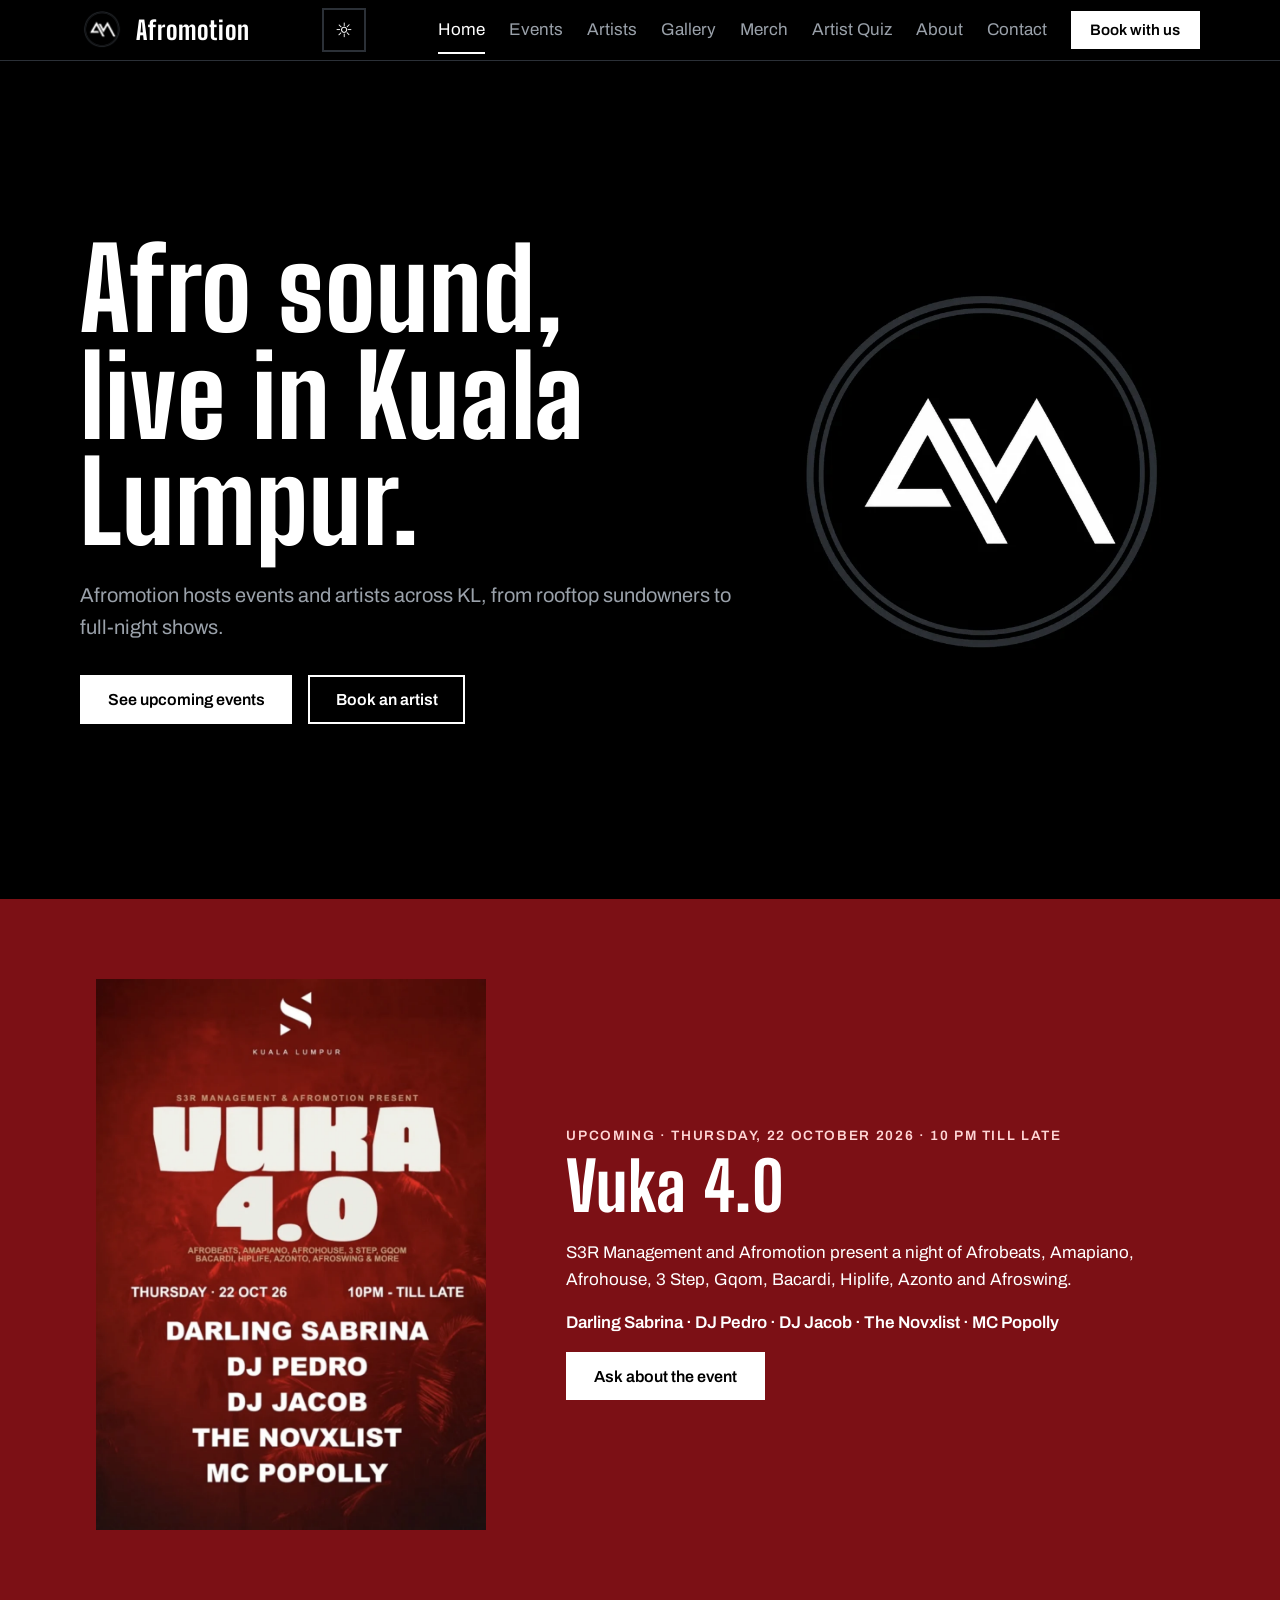
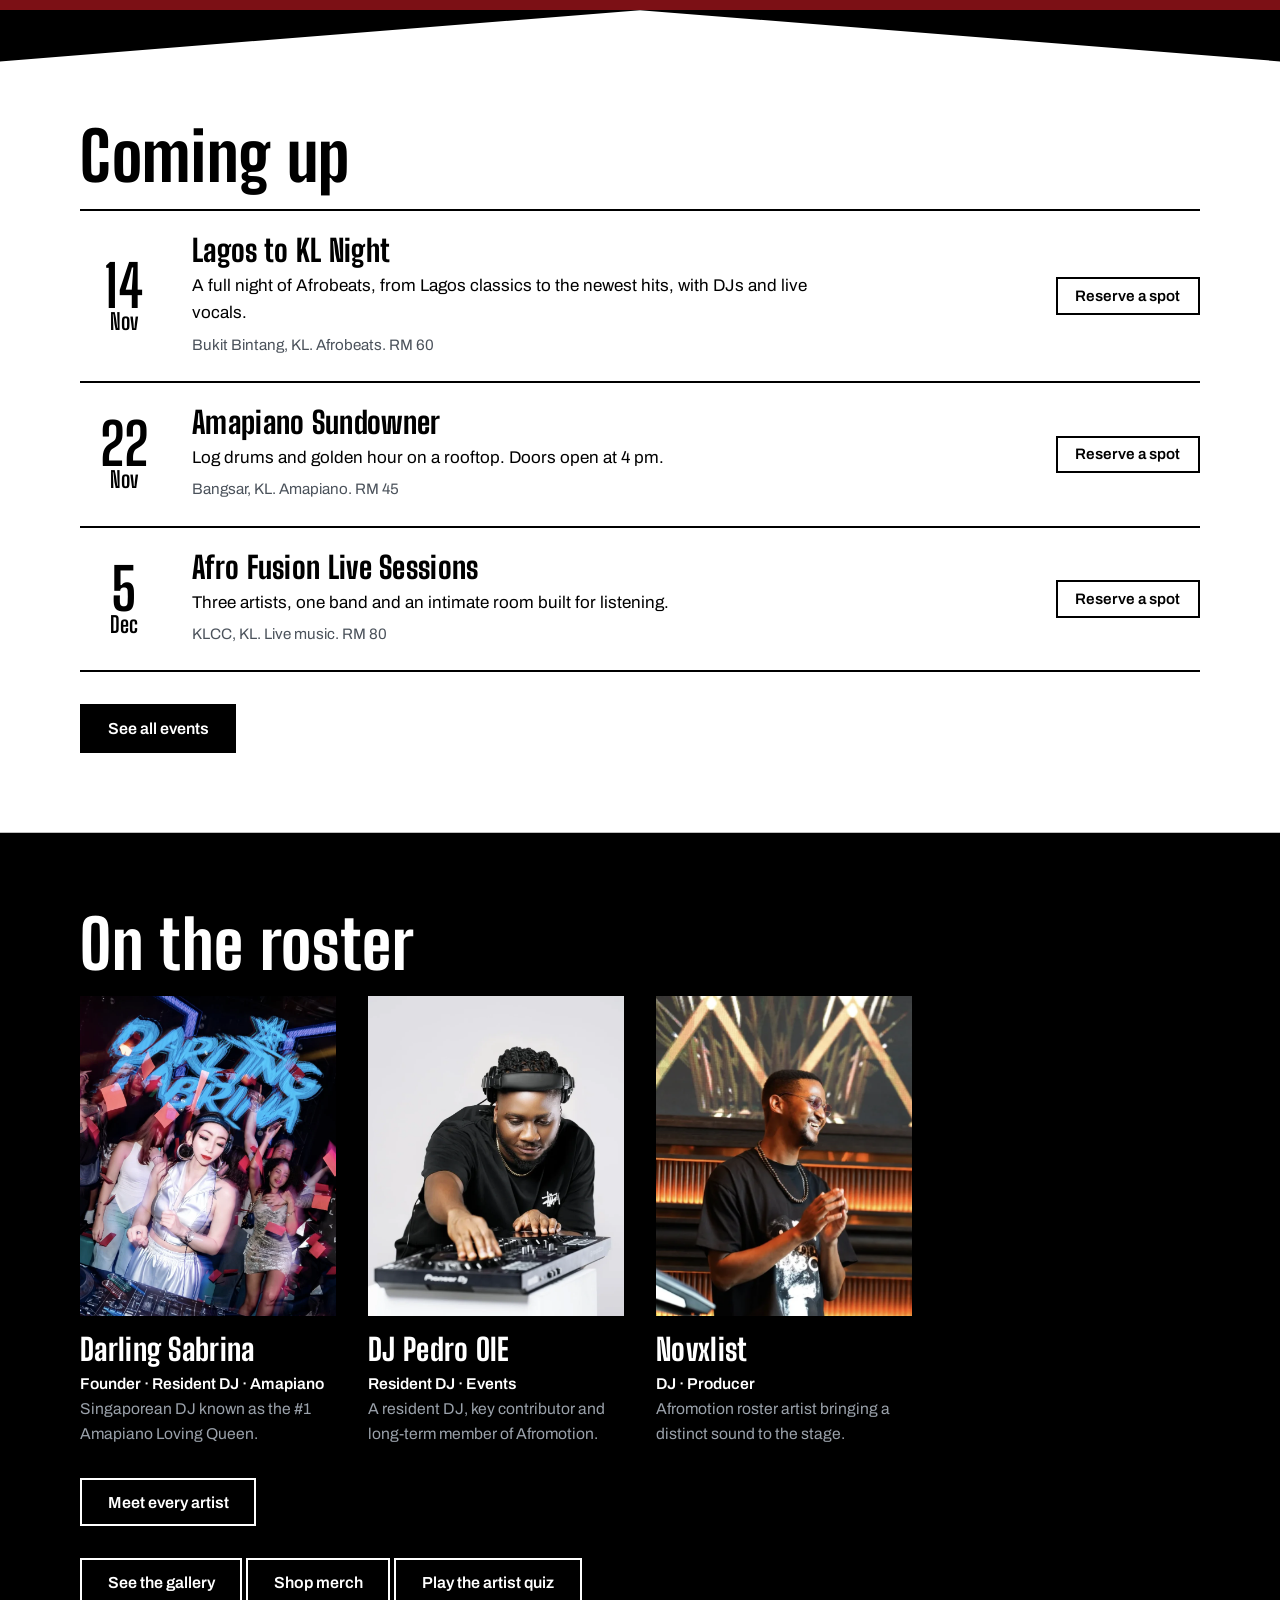
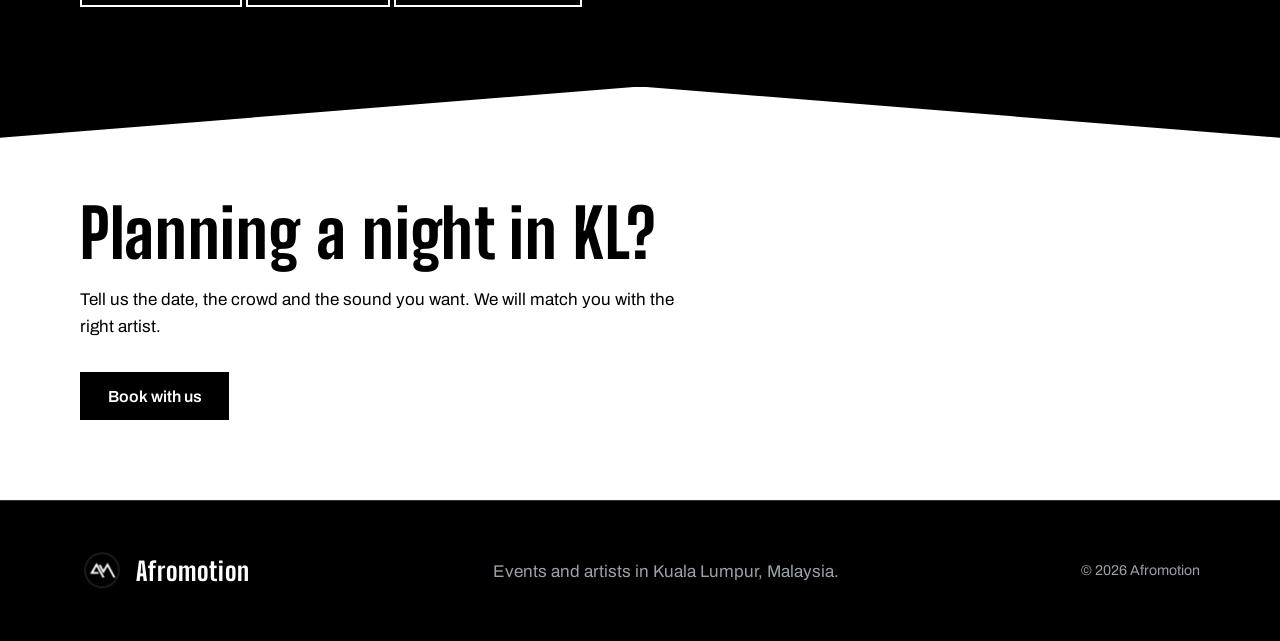
==== afromotion/index.html @ 77cca978 "Add artist profiles and interactive quiz Co-authored-by: Copilot <223556219+Copilot@users.noreply.gi" ====
<!doctype html><html lang="en"><head><meta charset="utf-8"><meta name="viewport" content="width=device-width,initial-scale=1"><title>Afromotion | Afro sound, live in Kuala Lumpur</title><script>document.documentElement.dataset.theme=localStorage.getItem("afromotion-theme")==="light"?"light":"dark"</script><link rel="icon" href="assets/favicon.webp" type="image/webp"><link rel="preconnect" href="https://fonts.googleapis.com"><link href="https://fonts.googleapis.com/css2?family=Archivo:wght@400;600&family=Big+Shoulders+Display:wght@800&display=swap" rel="stylesheet"><link rel="stylesheet" href="css/style.css?v=6"><script src="js/main.js?v=7" defer></script></head><body data-page="index"><header id="top"></header><main>
<div class="wrap hero">
  <div>
    <h1>Afro sound, live in Kuala Lumpur.</h1>
    <p>Afromotion hosts events and artists across KL, from rooftop sundowners to full-night shows.</p>
    <div class="acts"><a class="btn" href="events.html">See upcoming events</a><a class="btn ghost" href="contact.html">Book an artist</a></div>
  </div>
  <img src="assets/logo.webp" alt="Afromotion circular logo" width="720" height="720" fetchpriority="high">
</div>
<section class="event-feature" aria-labelledby="featured-event-title"><div class="wrap">
  <img src="assets/gallery-vuka-poster.webp" alt="Vuka 4.0 event poster for Thursday, 22 October 2026" width="900" height="1272" fetchpriority="high">
  <div>
    <p class="eyebrow">Upcoming · Thursday, 22 October 2026 · 10 PM till late</p>
    <h2 id="featured-event-title">Vuka 4.0</h2>
    <p>S3R Management and Afromotion present a night of Afrobeats, Amapiano, Afrohouse, 3 Step, Gqom, Bacardi, Hiplife, Azonto and Afroswing.</p>
    <p class="lineup">Darling Sabrina · DJ Pedro · DJ Jacob · The Novxlist · MC Popolly</p>
    <p><a class="btn" href="contact.html?e=Vuka%204.0">Ask about the event</a></p>
  </div>
</div></section>
<section class="light"><div class="wrap">
  <h2>Coming up</h2>
  <div id="next"></div>
  <p class="more"><a class="btn" href="events.html">See all events</a></p>
</div></section>
<section class="dark"><div class="wrap">
  <h2>On the roster</h2>
  <div class="grid" id="feat"></div>
  <p class="more"><a class="btn ghost" href="artists.html">Meet every artist</a></p>
  <p class="more"><a class="btn ghost" href="gallery.html">See the gallery</a> <a class="btn ghost" href="merch.html">Shop merch</a> <a class="btn ghost" href="quiz.html">Play the artist quiz</a></p>
</div></section>
<section class="light"><div class="wrap">
  <h2>Planning a night in KL?</h2>
  <p>Tell us the date, the crowd and the sound you want. We will match you with the right artist.</p>
  <p class="more"><a class="btn" href="contact.html">Book with us</a></p>
</div></section>
</main><footer id="foot"></footer></body></html>
---- afromotion/css/style.css ----
:root{color-scheme:dark;--ink:#000;--paper:#fff;--ring:#2b3037;--mute:#9aa1aa;--mist:#eceef0;--section-muted:#4b525b;--btn-hover:var(--paper);--d:'Big Shoulders Display',Impact,sans-serif;--b:'Archivo',system-ui,sans-serif}
:root[data-theme="light"]{color-scheme:light;--ink:#f4f1eb;--paper:#171717;--ring:#d6d0c7;--mute:#625f59;--mist:#e8e3dc;--section-muted:#aaa59c;--btn-hover:var(--ink)}
*{box-sizing:border-box;margin:0}
body{background:var(--ink);color:var(--paper);font:400 1.0625rem/1.6 var(--b)}
img{max-width:100%;display:block}
a{color:inherit}
:focus-visible{outline:3px solid currentColor;outline-offset:3px}
.wrap{width:min(1120px,100% - 2.5rem);margin-inline:auto}
h1,h2,h3{font-family:var(--d);font-weight:800;line-height:.95;letter-spacing:.01em}
h1{font-size:clamp(3.2rem,9vw,7rem)}
h2{font-size:clamp(2.4rem,6vw,4.2rem);margin-bottom:1.25rem}
h3{font-size:1.9rem;line-height:1;margin-bottom:.4rem}
p{max-width:62ch}
header{position:sticky;top:0;z-index:9;background:var(--ink);border-bottom:1px solid var(--ring)}
.bar{display:flex;align-items:center;justify-content:space-between;gap:1rem;padding-block:.5rem}
.brand{display:flex;align-items:center;gap:.75rem;text-decoration:none;font:800 1.6rem var(--d);letter-spacing:.04em}
.brand img{flex:none;width:44px;height:auto;aspect-ratio:1;object-fit:cover;border-radius:50%}
#nav{display:flex;align-items:center;gap:1.5rem}
#nav a:not(.btn){text-decoration:none;color:var(--mute);padding-block:.5rem}
#nav a:not(.btn):hover,#nav a[aria-current]{color:var(--paper)}
#nav a[aria-current]{box-shadow:0 2px 0 var(--paper)}
.menu{display:none}
.theme-toggle{width:2.75rem;height:2.75rem;display:grid;place-items:center;background:transparent;color:inherit;border:2px solid var(--ring);font:600 1.25rem var(--b);cursor:pointer}
.btn{display:inline-block;background:var(--paper);color:var(--ink);font:600 1rem var(--b);text-decoration:none;padding:.85rem 1.6rem;border:2px solid var(--paper);cursor:pointer}
.btn:hover{background:transparent;color:var(--btn-hover)}
.btn.ghost{background:transparent;color:inherit;border-color:currentColor}
.btn.ghost:hover{color:var(--paper)}
.dark .btn.ghost:hover{background:var(--paper);color:var(--ink)}
.light .btn{background:var(--ink);color:var(--paper);border-color:var(--ink)}
.light .btn:hover{background:transparent;color:var(--ink)}
.light .btn.ghost{background:transparent;color:var(--ink)}
.light .btn.ghost:hover{background:var(--ink);color:var(--paper)}
.btn.sm{padding:.55rem 1.1rem;font-size:.95rem}
.hero{display:grid;grid-template-columns:1.2fr .8fr;align-items:center;gap:2rem;min-height:calc(100svh - 62px);padding-block:3rem}
.hero p{font-size:1.25rem;color:var(--mute);margin:1.5rem 0 2rem}
.acts{display:flex;gap:1rem;flex-wrap:wrap}
.hero img{width:min(100%,520px);height:auto;aspect-ratio:1;object-fit:cover;border-radius:50%;margin-inline:auto;animation:rise 1.2s cubic-bezier(.2,.7,.2,1) both}
@keyframes rise{from{opacity:0;transform:scale(.88) rotate(-6deg)}}
section{padding-block:5rem}
.head{padding-block:4rem 5rem}
.head p{color:var(--mute);font-size:1.2rem;margin-top:1.25rem}
.light{background:var(--paper);color:var(--ink);clip-path:polygon(0 4vw,50% 0,100% 4vw,100% 100%,0 100%);padding-top:calc(4vw + 4rem)}
.event-feature{background:#7c1015;color:#fff;padding-block:clamp(2.5rem,7vw,5rem)}
.event-feature .wrap{display:grid;grid-template-columns:minmax(0,.8fr) minmax(0,1.2fr);gap:clamp(2rem,5vw,4rem);align-items:center}
.event-feature img{width:min(100%,390px);height:auto;justify-self:center}
.event-feature .eyebrow{color:#ffd6d6}
.event-feature h2{margin-top:.5rem}
.event-feature p{margin-top:1rem}
.event-feature .lineup{font-weight:600}
.ev{display:grid;grid-template-columns:5.5rem 1fr auto;gap:1.5rem;align-items:center;padding-block:1.5rem;border-top:2px solid var(--ink)}
.ev:last-child{border-bottom:2px solid var(--ink)}
.date{font-family:var(--d);text-align:center;line-height:.9}
.date b{display:block;font-size:3.6rem}
.date span{font-size:1.4rem;font-weight:700}
.meta{font-size:.95rem;color:var(--section-muted);margin-top:.4rem}
.chips{display:flex;gap:.6rem;flex-wrap:wrap;margin-bottom:2rem}
.chip{font:inherit;background:none;color:var(--ink);border:2px solid var(--ink);padding:.4rem 1rem;cursor:pointer}
.chip[aria-pressed=true]{background:var(--ink);color:var(--paper)}
.more{margin-top:2rem}
.grid{display:grid;grid-template-columns:repeat(auto-fill,minmax(230px,1fr));gap:2.5rem 2rem}
.mono{aspect-ratio:1;border-radius:50%;border:8px double var(--ring);display:grid;place-items:center;font:800 4.5rem var(--d);margin-bottom:1.1rem}
.art p{color:var(--mute);font-size:.98rem}
.art .g{color:var(--paper);font-weight:600}
.art>img{width:100%;aspect-ratio:4/5;object-fit:cover;margin-bottom:1.1rem;background:var(--ring)}
.resident-note{margin-bottom:2rem;color:var(--mute)}
.founders{display:grid;grid-template-columns:minmax(0,1fr) minmax(0,1fr);gap:3rem;align-items:center}
.founders>img{width:100%;max-height:650px;object-fit:cover}
.profile-copy p+p{margin-top:1rem}
.contributors{display:grid;grid-template-columns:repeat(auto-fit,minmax(220px,1fr));gap:2rem;margin-top:2rem}
.contributors article{border-top:2px solid var(--ring);padding-top:1rem}
.gallery{display:grid;grid-template-columns:repeat(2,minmax(0,1fr));gap:1.5rem}
.gallery figure{position:relative;overflow:hidden;background:var(--ring)}
.gallery figure.poster{background:#240404}
.gallery img{width:100%;height:100%;aspect-ratio:4/3;object-fit:cover;transition:transform .3s ease}
.gallery figure.poster img{height:auto;aspect-ratio:900/1272;object-fit:contain}
.gallery figure:hover img{transform:scale(1.03)}
.gallery figure.guest{background:var(--ink)}
.gallery figure.guest img{aspect-ratio:4/5;object-fit:cover}
.gallery figcaption{position:absolute;inset:auto 0 0;padding:2.5rem 1rem 1rem;background:linear-gradient(transparent,rgba(0,0,0,.8));font-weight:600}
.merch-grid{display:grid;grid-template-columns:minmax(0,760px);justify-content:center;gap:2rem}
.merch-card{border:1px solid var(--ring);padding:1rem}
.merch-photos{display:grid;grid-template-columns:1fr 1fr;gap:.5rem;margin-bottom:1rem}
.merch-photos img{width:100%;height:auto;aspect-ratio:900/1135;object-fit:cover;background:var(--ring)}
.merch-card p{color:var(--mute)}
.merch-card .btn{margin-top:1rem}
.eyebrow{text-transform:uppercase;letter-spacing:.12em;font-size:.85rem;font-weight:600;color:var(--mute)}
.two{display:grid;grid-template-columns:1fr 1fr;gap:3rem}
.two h3{font-size:2.3rem}
.two p+h3{margin-top:2rem}
form{display:grid;gap:1.1rem}
label{display:grid;gap:.35rem;font-weight:600}
input,select,textarea{font:inherit;padding:.8rem;border:2px solid var(--ink);background:var(--paper);color:var(--ink);border-radius:0}
textarea{min-height:9rem}
.note{font-size:.9rem;color:var(--section-muted)}
.quiz-shell{max-width:760px;margin-inline:auto}
.quiz-progress{display:block;width:100%;height:.75rem;margin:1rem 0 2rem;accent-color:#a51c24}
.quiz-round{color:var(--mute);font-weight:600;text-transform:uppercase;letter-spacing:.1em}
.quiz-options{display:grid;gap:.75rem;margin:1.5rem 0;border:0}
.quiz-option{display:flex;grid-template-columns:auto 1fr;align-items:center;gap:.75rem;border:2px solid var(--ring);padding:.9rem 1rem;cursor:pointer}
.quiz-option:has(input:checked){border-color:currentColor;background:color-mix(in srgb,var(--paper) 10%,transparent)}
.quiz-option input{accent-color:#a51c24}
.quiz-feedback{min-height:2rem;margin-block:1rem}
.quiz-actions{display:flex;gap:1rem;flex-wrap:wrap}
.quiz-result{text-align:center}
.quiz-result strong{display:block;font:800 clamp(4rem,12vw,7rem)/1 var(--d)}
.merch-price{font:800 2rem/1 var(--d);margin-block:.75rem}
@media(max-width:1100px){
.menu{display:block;background:none;color:inherit;border:2px solid var(--ring);padding:.4rem .9rem;font:inherit;cursor:pointer}
#nav{display:none;position:absolute;left:0;right:0;top:100%;background:var(--ink);flex-direction:column;align-items:flex-start;padding:1rem 1.25rem 1.5rem;border-bottom:1px solid var(--ring)}
#nav.open{display:flex}
}
footer{border-top:1px solid var(--ring);padding-block:3rem;color:var(--mute)}
footer .wrap{display:flex;justify-content:space-between;gap:1.5rem 2.5rem;flex-wrap:wrap;align-items:center}
footer .brand{color:var(--paper)}
footer nav{display:flex;gap:1.25rem;flex-wrap:wrap}
footer nav a{text-decoration:none}
footer nav a:hover{color:var(--paper)}
@media(max-width:800px){
.hero,.two,.founders{grid-template-columns:1fr}
.hero{min-height:0}
.hero img{width:min(70%,320px);order:-1}
.event-feature .wrap{grid-template-columns:1fr}
.event-feature img{width:min(75%,320px)}
.gallery{grid-template-columns:1fr}
.ev{grid-template-columns:4rem 1fr;gap:1rem}
.ev .btn{grid-column:2;justify-self:start}
.menu{display:block;background:none;color:inherit;border:2px solid var(--ring);padding:.4rem .9rem;font:inherit;cursor:pointer}
.bar{gap:.5rem}
.brand{gap:.4rem;font-size:1.3rem}
.brand img{width:36px;height:auto}
.theme-toggle{flex:none;width:2.5rem;height:2.5rem}
.menu{padding:.35rem .6rem}
#nav{display:none;position:absolute;left:0;right:0;top:100%;background:var(--ink);flex-direction:column;align-items:flex-start;padding:1rem 1.25rem 1.5rem;border-bottom:1px solid var(--ring)}
#nav.open{display:flex}
}
@media(max-width:520px){
.merch-photos{grid-template-columns:1fr;gap:1rem}
.merch-photos img{width:min(100%,360px);justify-self:center}
}
@media(prefers-reduced-motion:reduce){*{animation:none!important}}
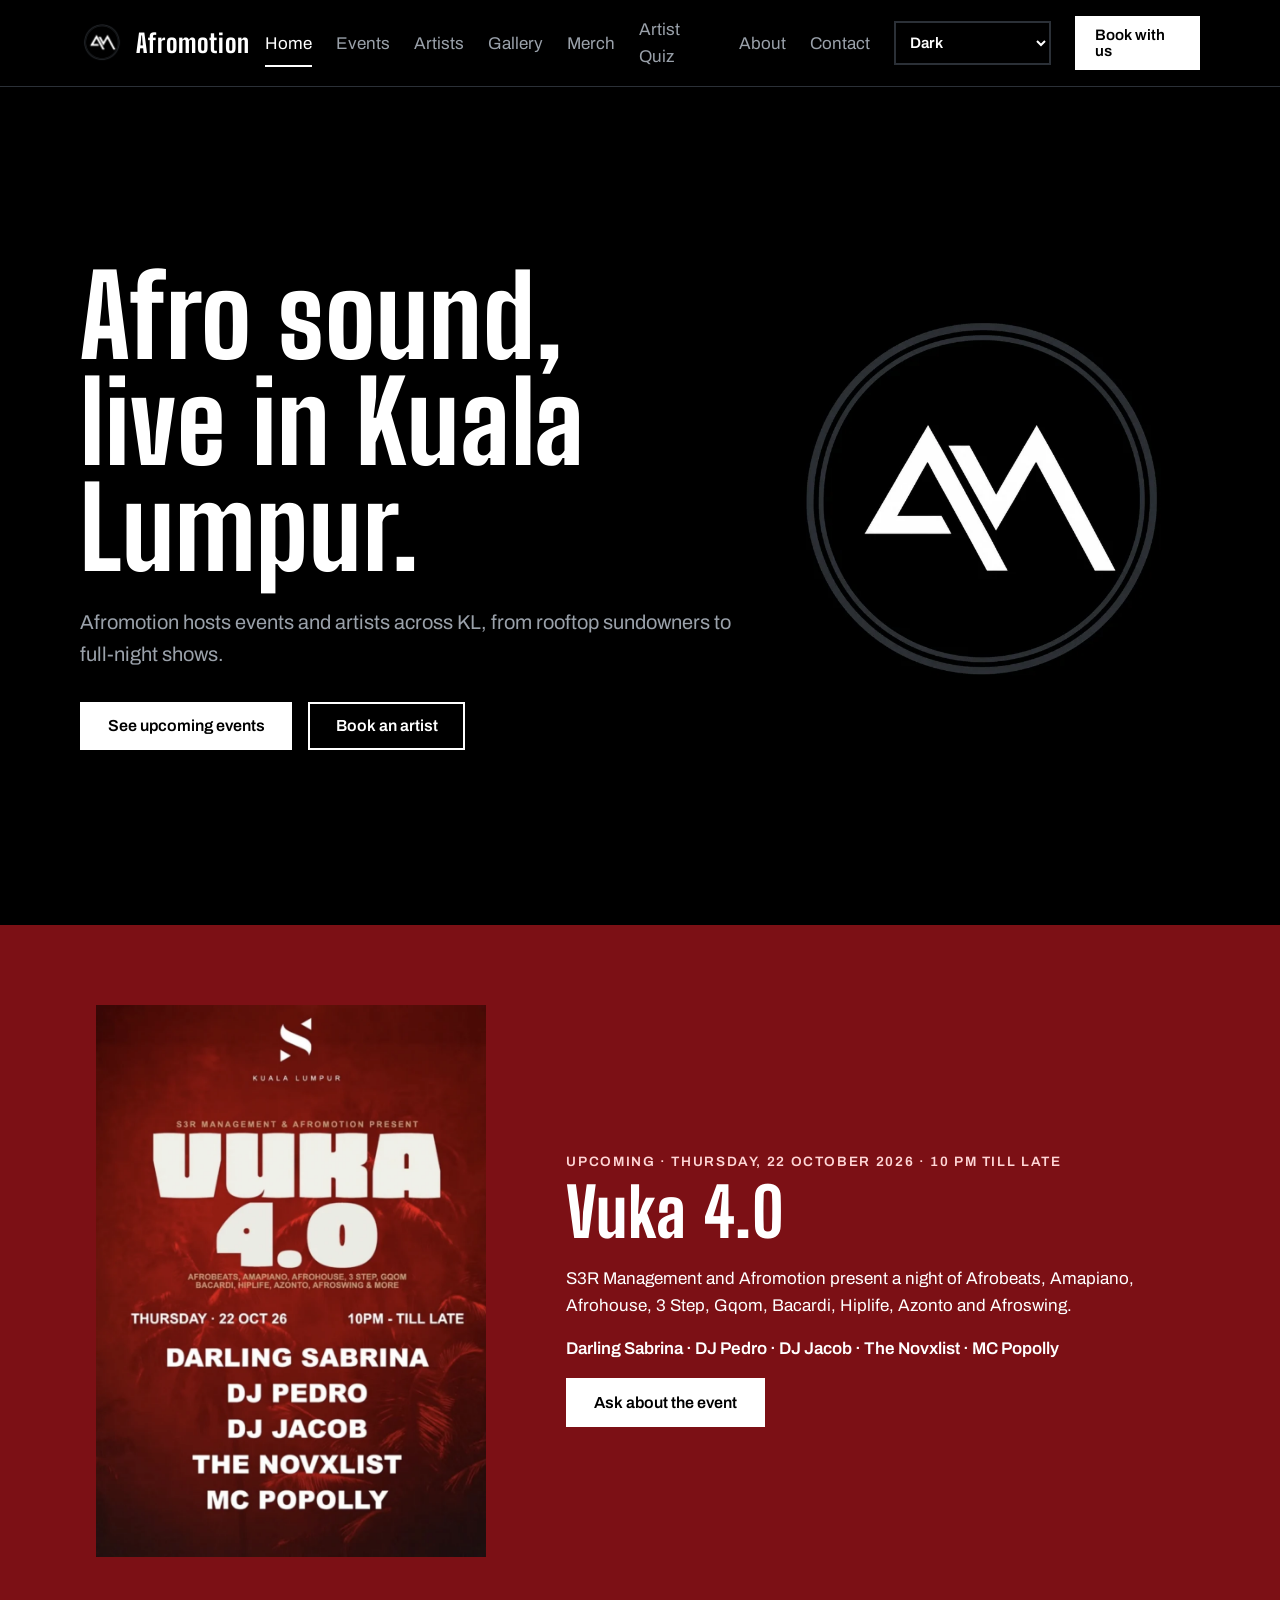
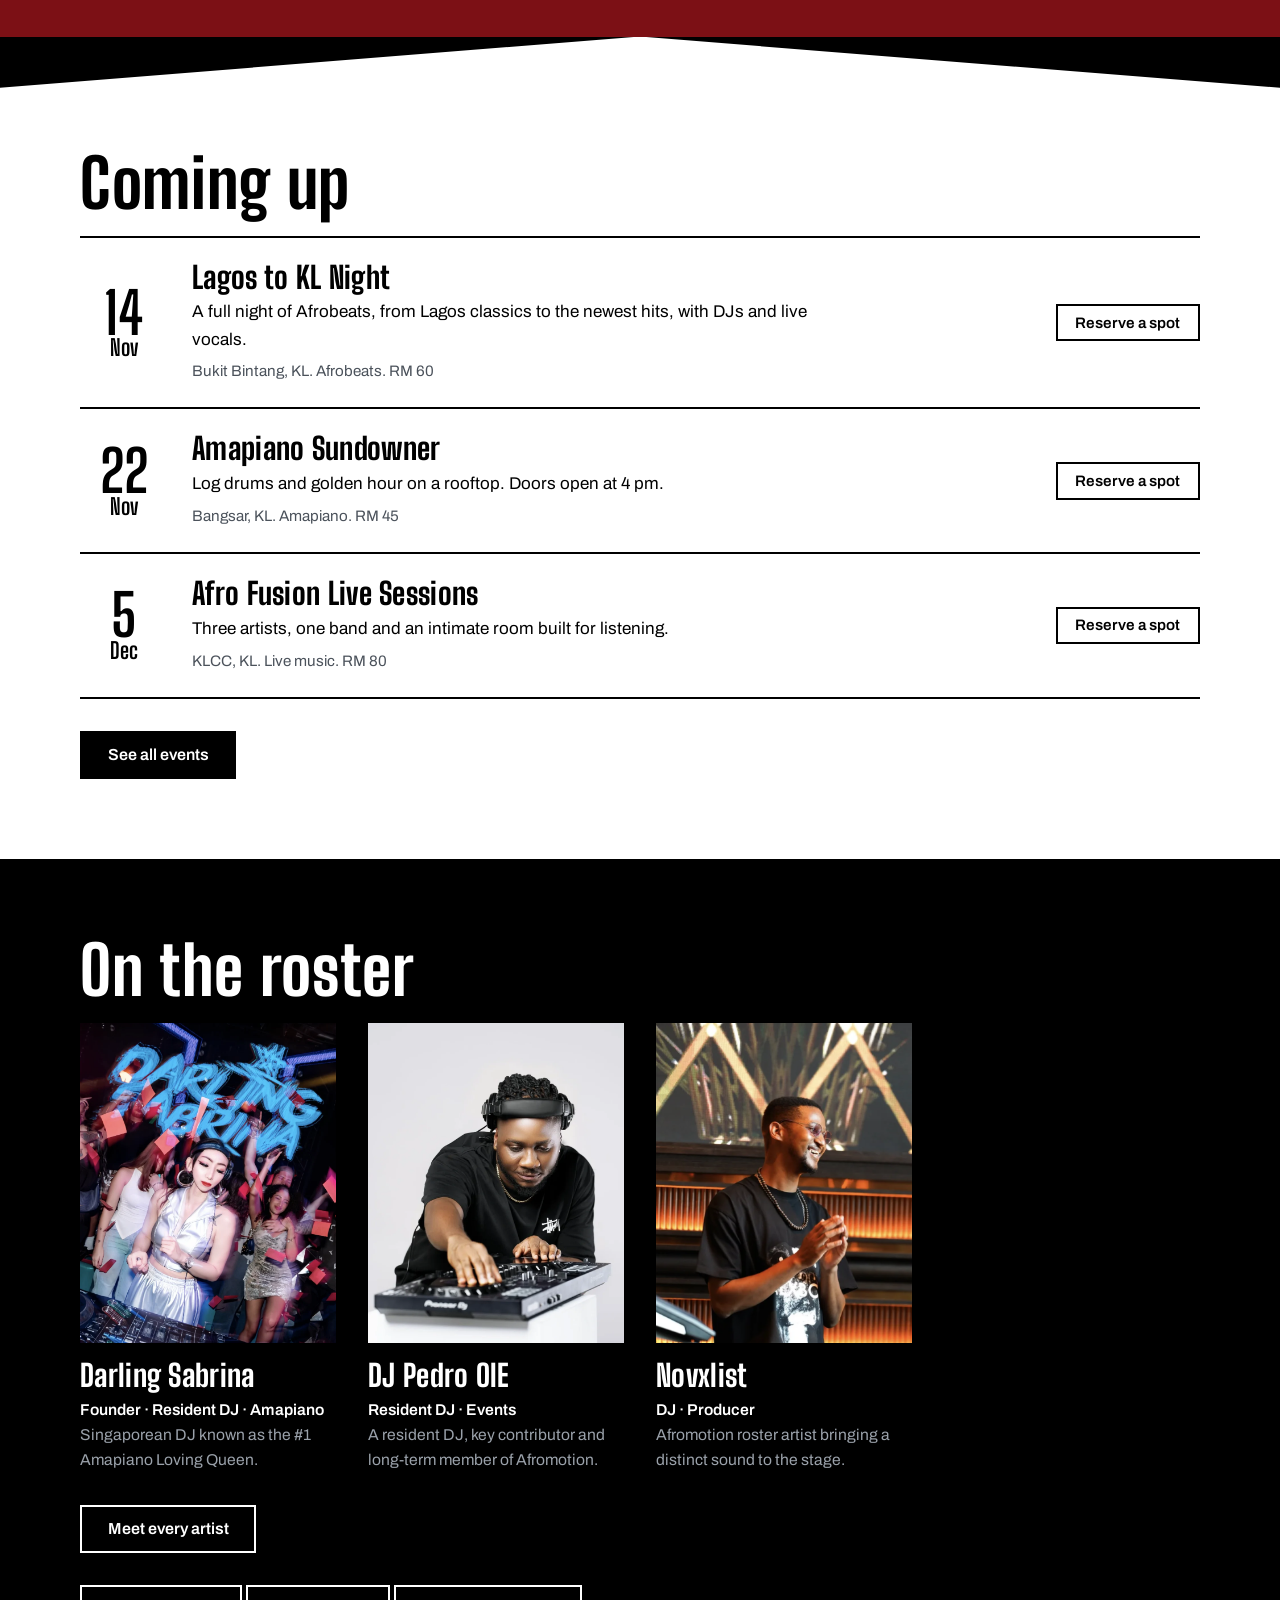
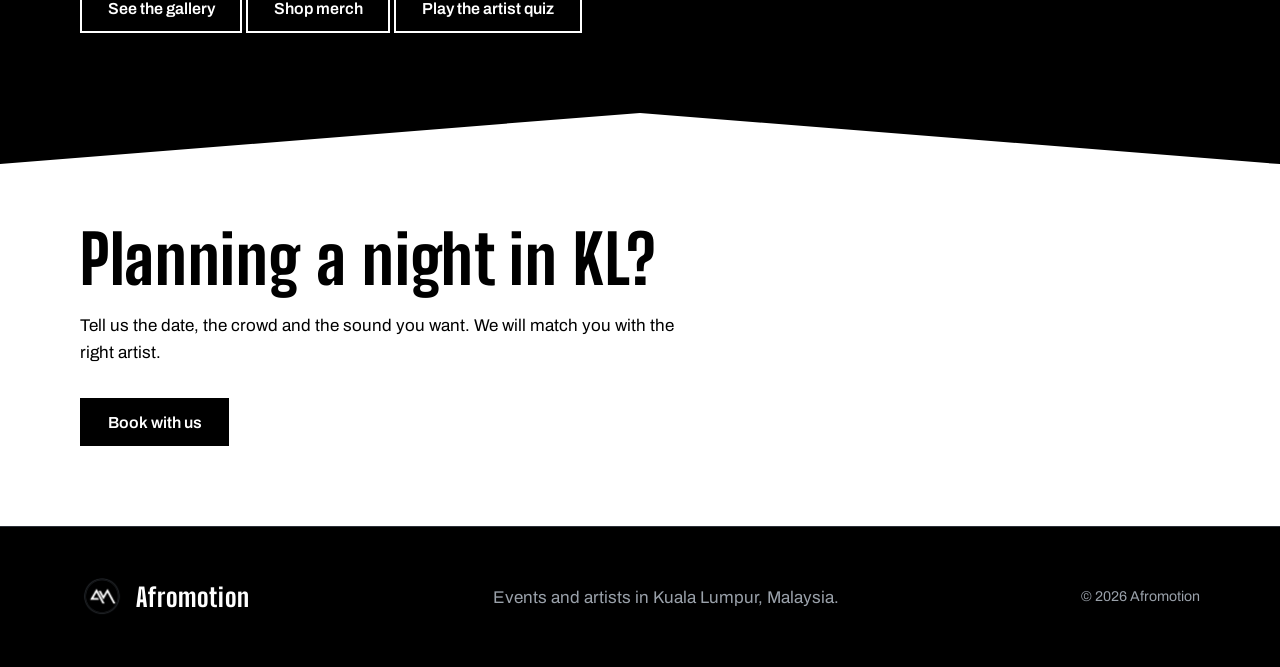
==== commit b93b2bf6: "Add ocean and sunset theme options Co-authored-by: Copilot <223556219+Copilot@users.noreply.github.c" ====
--- a/afromotion/index.html
+++ b/afromotion/index.html
@@ -1,4 +1,4 @@
-<!doctype html><html lang="en"><head><meta charset="utf-8"><meta name="viewport" content="width=device-width,initial-scale=1"><title>Afromotion | Afro sound, live in Kuala Lumpur</title><script>document.documentElement.dataset.theme=localStorage.getItem("afromotion-theme")==="light"?"light":"dark"</script><link rel="icon" href="assets/favicon.webp" type="image/webp"><link rel="preconnect" href="https://fonts.googleapis.com"><link href="https://fonts.googleapis.com/css2?family=Archivo:wght@400;600&family=Big+Shoulders+Display:wght@800&display=swap" rel="stylesheet"><link rel="stylesheet" href="css/style.css?v=6"><script src="js/main.js?v=7" defer></script></head><body data-page="index"><header id="top"></header><main>
+<!doctype html><html lang="en"><head><meta charset="utf-8"><meta name="viewport" content="width=device-width,initial-scale=1"><title>Afromotion | Afro sound, live in Kuala Lumpur</title><script>const t=localStorage.getItem("afromotion-theme");document.documentElement.dataset.theme=["dark","light","ocean","sunset"].includes(t)?t:"dark"</script><link rel="icon" href="assets/favicon.webp" type="image/webp"><link rel="preconnect" href="https://fonts.googleapis.com"><link href="https://fonts.googleapis.com/css2?family=Archivo:wght@400;600&family=Big+Shoulders+Display:wght@800&display=swap" rel="stylesheet"><link rel="stylesheet" href="css/style.css?v=8"><script src="js/main.js?v=8" defer></script></head><body data-page="index"><header id="top"></header><main>
 <div class="wrap hero">
   <div>
     <h1>Afro sound, live in Kuala Lumpur.</h1>
--- a/afromotion/css/style.css
+++ b/afromotion/css/style.css
@@ -1,10 +1,27 @@
 :root{color-scheme:dark;--ink:#000;--paper:#fff;--ring:#2b3037;--mute:#9aa1aa;--mist:#eceef0;--section-muted:#4b525b;--btn-hover:var(--paper);--d:'Big Shoulders Display',Impact,sans-serif;--b:'Archivo',system-ui,sans-serif}
 :root[data-theme="light"]{color-scheme:light;--ink:#f4f1eb;--paper:#171717;--ring:#d6d0c7;--mute:#625f59;--mist:#e8e3dc;--section-muted:#aaa59c;--btn-hover:var(--ink)}
+:root{--accent:#a51c24;--event-feature-bg:#7c1015;--event-feature-fg:#fff;--event-feature-eyebrow:#ffd6d6}
+:root[data-theme="light"]{--accent:#a51c24;--event-feature-bg:#7c1015;--event-feature-fg:#fff;--event-feature-eyebrow:#ffd6d6}
+:root[data-theme="ocean"]{
+  color-scheme:dark;
+  --ink:#102A43;--paper:#BEE9F7;--ring:#32647D;--mute:#A4C7D8;--mist:#1B4965;--section-muted:#8CB7CB;--btn-hover:#102A43;
+  --accent:#62B6CB;--accent-soft:#1B4965;--surface:#163B55;--glow:rgba(98,182,203,.18);
+  --event-feature-bg:var(--accent-soft);--event-feature-fg:var(--paper);--event-feature-eyebrow:var(--accent)
+}
+:root[data-theme="sunset"]{
+  color-scheme:dark;
+  --ink:#392B52;--paper:#FFF3E8;--ring:#755B82;--mute:#D0B9D8;--mist:#523D69;--section-muted:#C7ACCE;--btn-hover:#392B52;
+  --accent:#FFC18B;--accent-soft:#74558F;--surface:#48345F;--glow:rgba(233,139,131,.18);
+  --event-feature-bg:var(--accent-soft);--event-feature-fg:var(--paper);--event-feature-eyebrow:var(--accent)
+}
 *{box-sizing:border-box;margin:0}
 body{background:var(--ink);color:var(--paper);font:400 1.0625rem/1.6 var(--b)}
+:root[data-theme="ocean"] body{background:radial-gradient(ellipse at 80% 5%,rgba(98,182,203,.13),transparent 45%),var(--ink)}
+:root[data-theme="sunset"] body{background:radial-gradient(ellipse at 85% 5%,rgba(233,139,131,.16),transparent 40%),radial-gradient(ellipse at 10% 85%,rgba(255,193,139,.09),transparent 40%),var(--ink)}
 img{max-width:100%;display:block}
 a{color:inherit}
 :focus-visible{outline:3px solid currentColor;outline-offset:3px}
+.sr-only{position:absolute;width:1px;height:1px;padding:0;margin:-1px;overflow:hidden;clip:rect(0,0,0,0);white-space:nowrap;border:0}
 .wrap{width:min(1120px,100% - 2.5rem);margin-inline:auto}
 h1,h2,h3{font-family:var(--d);font-weight:800;line-height:.95;letter-spacing:.01em}
 h1{font-size:clamp(3.2rem,9vw,7rem)}
@@ -20,9 +37,11 @@
 #nav a:not(.btn):hover,#nav a[aria-current]{color:var(--paper)}
 #nav a[aria-current]{box-shadow:0 2px 0 var(--paper)}
 .menu{display:none}
-.theme-toggle{width:2.75rem;height:2.75rem;display:grid;place-items:center;background:transparent;color:inherit;border:2px solid var(--ring);font:600 1.25rem var(--b);cursor:pointer}
+.theme-picker select{min-height:2.75rem;padding:.45rem .65rem;border:2px solid var(--ring);background:var(--ink);color:var(--paper);font:600 .95rem var(--b);cursor:pointer}
 .btn{display:inline-block;background:var(--paper);color:var(--ink);font:600 1rem var(--b);text-decoration:none;padding:.85rem 1.6rem;border:2px solid var(--paper);cursor:pointer}
 .btn:hover{background:transparent;color:var(--btn-hover)}
+:root[data-theme="ocean"] .btn:not(.ghost),:root[data-theme="sunset"] .btn:not(.ghost){background:var(--accent);color:var(--ink);border-color:var(--accent)}
+:root[data-theme="ocean"] .btn:not(.ghost):hover,:root[data-theme="sunset"] .btn:not(.ghost):hover{background:transparent;color:var(--accent)}
 .btn.ghost{background:transparent;color:inherit;border-color:currentColor}
 .btn.ghost:hover{color:var(--paper)}
 .dark .btn.ghost:hover{background:var(--paper);color:var(--ink)}
@@ -40,10 +59,10 @@
 .head{padding-block:4rem 5rem}
 .head p{color:var(--mute);font-size:1.2rem;margin-top:1.25rem}
 .light{background:var(--paper);color:var(--ink);clip-path:polygon(0 4vw,50% 0,100% 4vw,100% 100%,0 100%);padding-top:calc(4vw + 4rem)}
-.event-feature{background:#7c1015;color:#fff;padding-block:clamp(2.5rem,7vw,5rem)}
+.event-feature{background:var(--event-feature-bg);color:var(--event-feature-fg);padding-block:clamp(2.5rem,7vw,5rem)}
 .event-feature .wrap{display:grid;grid-template-columns:minmax(0,.8fr) minmax(0,1.2fr);gap:clamp(2rem,5vw,4rem);align-items:center}
 .event-feature img{width:min(100%,390px);height:auto;justify-self:center}
-.event-feature .eyebrow{color:#ffd6d6}
+.event-feature .eyebrow{color:var(--event-feature-eyebrow)}
 .event-feature h2{margin-top:.5rem}
 .event-feature p{margin-top:1rem}
 .event-feature .lineup{font-weight:600}
@@ -59,6 +78,7 @@
 .more{margin-top:2rem}
 .grid{display:grid;grid-template-columns:repeat(auto-fill,minmax(230px,1fr));gap:2.5rem 2rem}
 .mono{aspect-ratio:1;border-radius:50%;border:8px double var(--ring);display:grid;place-items:center;font:800 4.5rem var(--d);margin-bottom:1.1rem}
+:root[data-theme="ocean"] .mono,:root[data-theme="sunset"] .mono{border-color:var(--accent)}
 .art p{color:var(--mute);font-size:.98rem}
 .art .g{color:var(--paper);font-weight:600}
 .art>img{width:100%;aspect-ratio:4/5;object-fit:cover;margin-bottom:1.1rem;background:var(--ring)}
@@ -84,6 +104,7 @@
 .merch-card p{color:var(--mute)}
 .merch-card .btn{margin-top:1rem}
 .eyebrow{text-transform:uppercase;letter-spacing:.12em;font-size:.85rem;font-weight:600;color:var(--mute)}
+:root[data-theme="ocean"] .eyebrow,:root[data-theme="sunset"] .eyebrow{color:var(--accent)}
 .two{display:grid;grid-template-columns:1fr 1fr;gap:3rem}
 .two h3{font-size:2.3rem}
 .two p+h3{margin-top:2rem}
@@ -93,12 +114,12 @@
 textarea{min-height:9rem}
 .note{font-size:.9rem;color:var(--section-muted)}
 .quiz-shell{max-width:760px;margin-inline:auto}
-.quiz-progress{display:block;width:100%;height:.75rem;margin:1rem 0 2rem;accent-color:#a51c24}
+.quiz-progress{display:block;width:100%;height:.75rem;margin:1rem 0 2rem;accent-color:var(--accent)}
 .quiz-round{color:var(--mute);font-weight:600;text-transform:uppercase;letter-spacing:.1em}
 .quiz-options{display:grid;gap:.75rem;margin:1.5rem 0;border:0}
 .quiz-option{display:flex;grid-template-columns:auto 1fr;align-items:center;gap:.75rem;border:2px solid var(--ring);padding:.9rem 1rem;cursor:pointer}
 .quiz-option:has(input:checked){border-color:currentColor;background:color-mix(in srgb,var(--paper) 10%,transparent)}
-.quiz-option input{accent-color:#a51c24}
+.quiz-option input{accent-color:var(--accent)}
 .quiz-feedback{min-height:2rem;margin-block:1rem}
 .quiz-actions{display:flex;gap:1rem;flex-wrap:wrap}
 .quiz-result{text-align:center}
@@ -128,7 +149,7 @@
 .bar{gap:.5rem}
 .brand{gap:.4rem;font-size:1.3rem}
 .brand img{width:36px;height:auto}
-.theme-toggle{flex:none;width:2.5rem;height:2.5rem}
+.theme-picker select{min-height:2.5rem}
 .menu{padding:.35rem .6rem}
 #nav{display:none;position:absolute;left:0;right:0;top:100%;background:var(--ink);flex-direction:column;align-items:flex-start;padding:1rem 1.25rem 1.5rem;border-bottom:1px solid var(--ring)}
 #nav.open{display:flex}
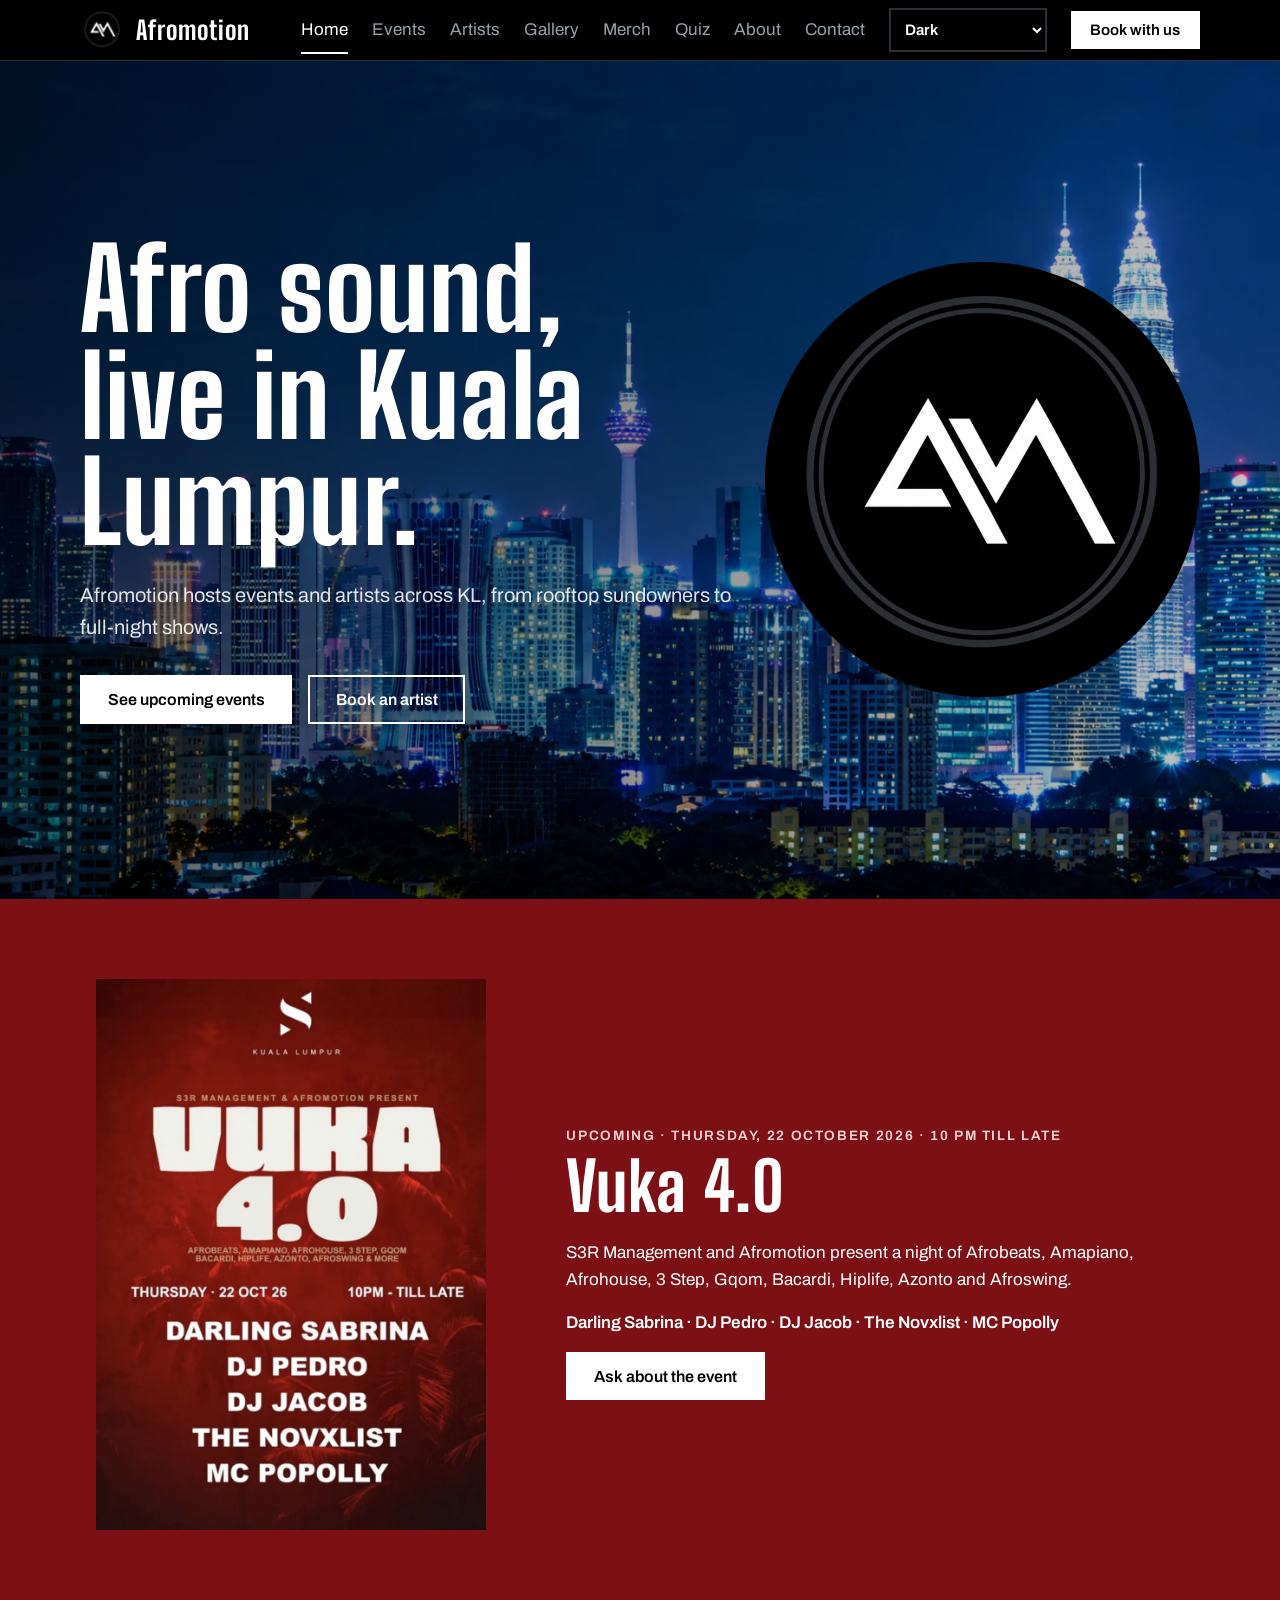
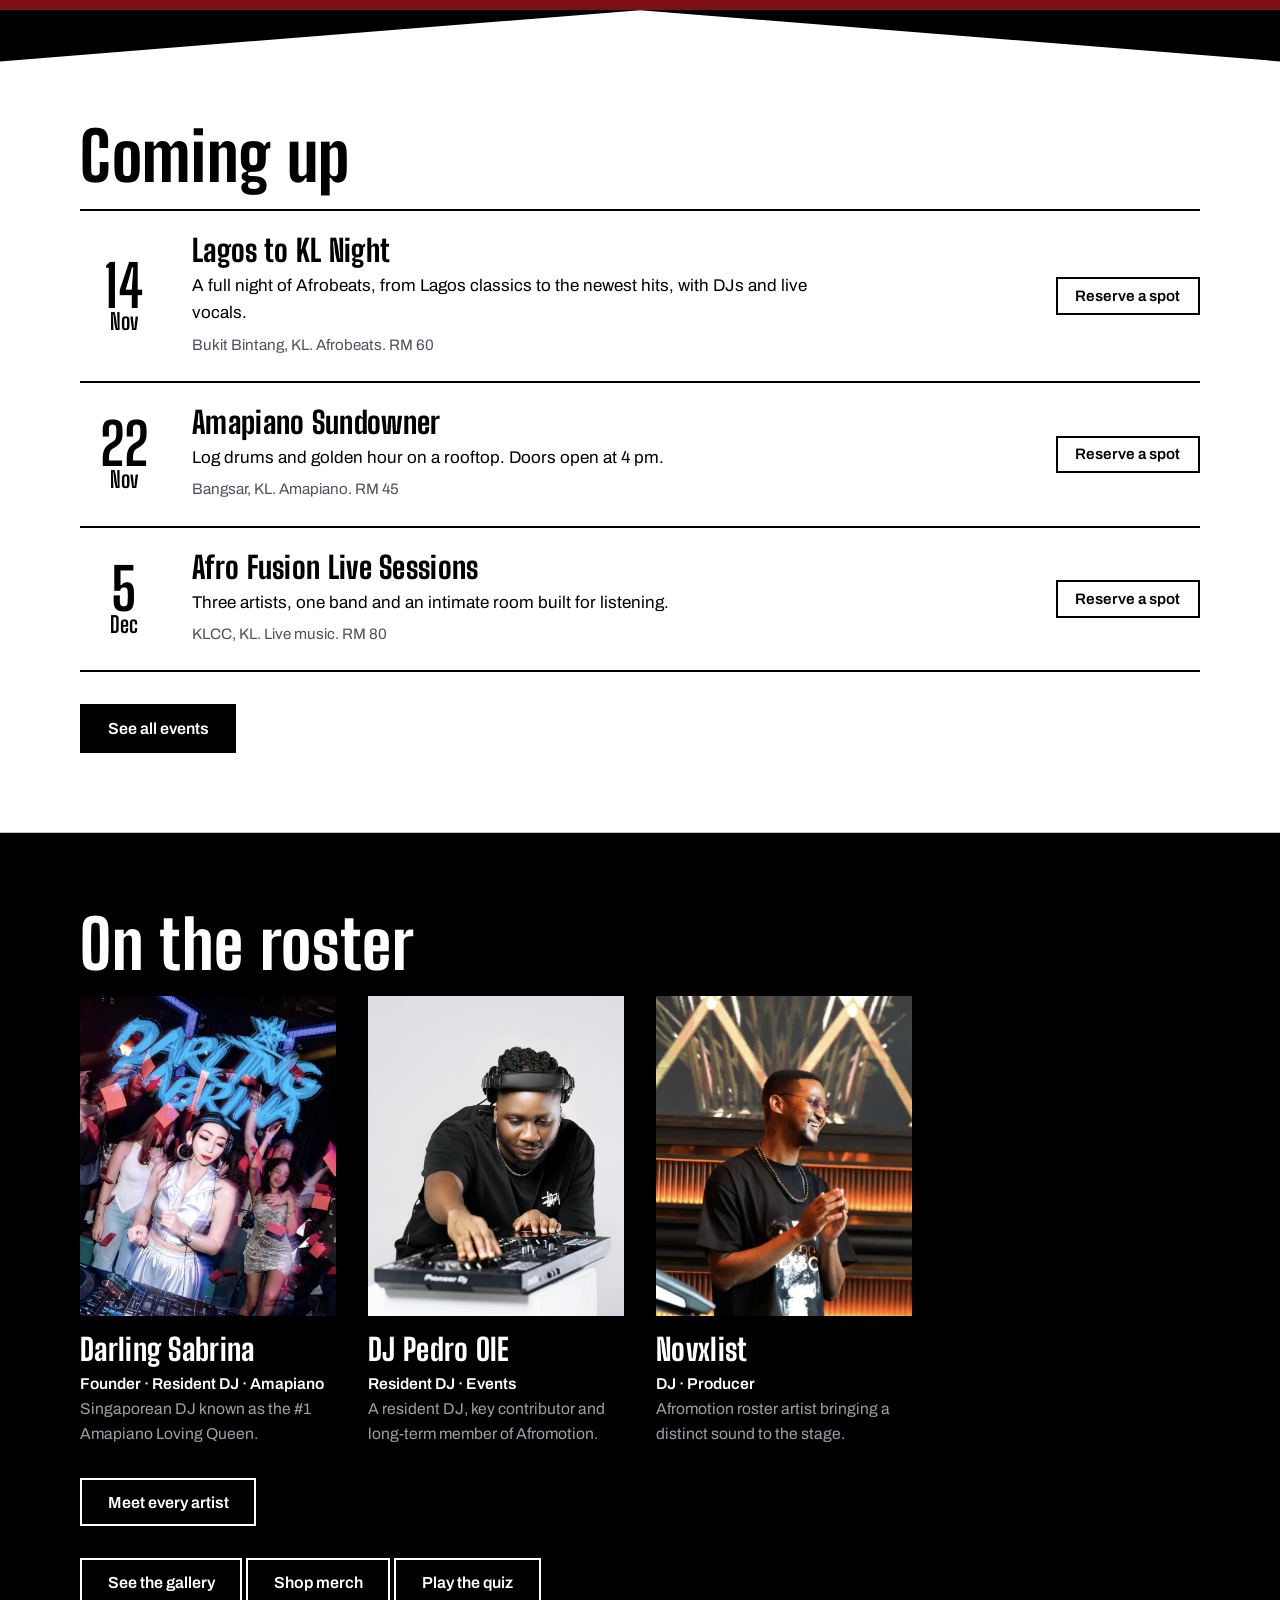
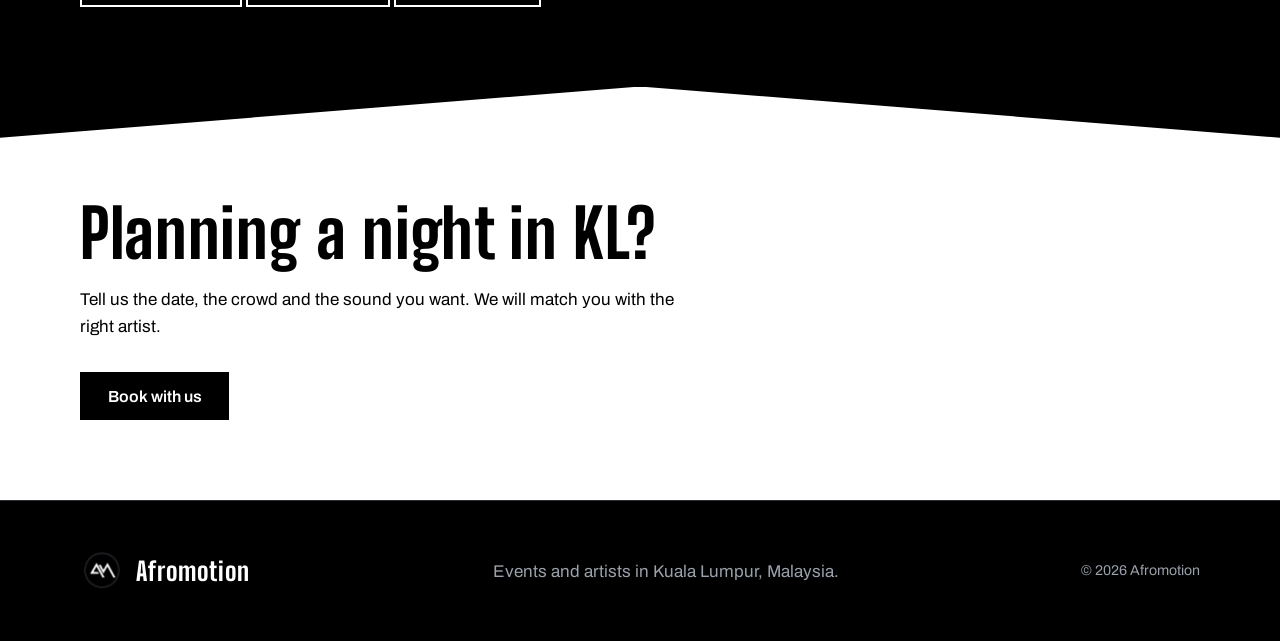
==== commit 62512a0f: "Use KL backgrounds and simplify quiz label Co-authored-by: Copilot <223556219+Copilot@users.noreply." ====
--- a/afromotion/index.html
+++ b/afromotion/index.html
@@ -1,4 +1,4 @@
-<!doctype html><html lang="en"><head><meta charset="utf-8"><meta name="viewport" content="width=device-width,initial-scale=1"><title>Afromotion | Afro sound, live in Kuala Lumpur</title><script>const t=localStorage.getItem("afromotion-theme");document.documentElement.dataset.theme=["dark","light","ocean","sunset"].includes(t)?t:"dark"</script><link rel="icon" href="assets/favicon.webp" type="image/webp"><link rel="preconnect" href="https://fonts.googleapis.com"><link href="https://fonts.googleapis.com/css2?family=Archivo:wght@400;600&family=Big+Shoulders+Display:wght@800&display=swap" rel="stylesheet"><link rel="stylesheet" href="css/style.css?v=8"><script src="js/main.js?v=8" defer></script></head><body data-page="index"><header id="top"></header><main>
+<!doctype html><html lang="en"><head><meta charset="utf-8"><meta name="viewport" content="width=device-width,initial-scale=1"><title>Afromotion | Afro sound, live in Kuala Lumpur</title><script>const t=localStorage.getItem("afromotion-theme");document.documentElement.dataset.theme=["dark","light","ocean","sunset"].includes(t)?t:"dark"</script><link rel="icon" href="assets/favicon.webp" type="image/webp"><link rel="preconnect" href="https://fonts.googleapis.com"><link href="https://fonts.googleapis.com/css2?family=Archivo:wght@400;600&family=Big+Shoulders+Display:wght@800&display=swap" rel="stylesheet"><link rel="stylesheet" href="css/style.css?v=9"><script src="js/main.js?v=9" defer></script></head><body data-page="index"><header id="top"></header><main>
 <div class="wrap hero">
   <div>
     <h1>Afro sound, live in Kuala Lumpur.</h1>
@@ -26,7 +26,7 @@
   <h2>On the roster</h2>
   <div class="grid" id="feat"></div>
   <p class="more"><a class="btn ghost" href="artists.html">Meet every artist</a></p>
-  <p class="more"><a class="btn ghost" href="gallery.html">See the gallery</a> <a class="btn ghost" href="merch.html">Shop merch</a> <a class="btn ghost" href="quiz.html">Play the artist quiz</a></p>
+  <p class="more"><a class="btn ghost" href="gallery.html">See the gallery</a> <a class="btn ghost" href="merch.html">Shop merch</a> <a class="btn ghost" href="quiz.html">Play the quiz</a></p>
 </div></section>
 <section class="light"><div class="wrap">
   <h2>Planning a night in KL?</h2>
--- a/afromotion/css/style.css
+++ b/afromotion/css/style.css
@@ -31,7 +31,7 @@
 header{position:sticky;top:0;z-index:9;background:var(--ink);border-bottom:1px solid var(--ring)}
 .bar{display:flex;align-items:center;justify-content:space-between;gap:1rem;padding-block:.5rem}
 .brand{display:flex;align-items:center;gap:.75rem;text-decoration:none;font:800 1.6rem var(--d);letter-spacing:.04em}
-.brand img{flex:none;width:44px;height:auto;aspect-ratio:1;object-fit:cover;border-radius:50%}
+.brand img{flex:none;width:44px;height:44px;aspect-ratio:1;object-fit:contain;border-radius:50%}
 #nav{display:flex;align-items:center;gap:1.5rem}
 #nav a:not(.btn){text-decoration:none;color:var(--mute);padding-block:.5rem}
 #nav a:not(.btn):hover,#nav a[aria-current]{color:var(--paper)}
@@ -50,10 +50,10 @@
 .light .btn.ghost{background:transparent;color:var(--ink)}
 .light .btn.ghost:hover{background:var(--ink);color:var(--paper)}
 .btn.sm{padding:.55rem 1.1rem;font-size:.95rem}
-.hero{display:grid;grid-template-columns:1.2fr .8fr;align-items:center;gap:2rem;min-height:calc(100svh - 62px);padding-block:3rem}
-.hero p{font-size:1.25rem;color:var(--mute);margin:1.5rem 0 2rem}
+.hero{position:relative;isolation:isolate;width:100%;padding-inline:max(calc((100% - 1120px)/2),1.25rem);display:grid;grid-template-columns:1.2fr .8fr;align-items:center;gap:2rem;min-height:calc(100svh - 62px);padding-block:3rem;background:linear-gradient(90deg,rgba(0,0,0,.62),rgba(0,0,0,.22)),url('../assets/kl-bg-desktop.webp') center/cover no-repeat;color:#fff}
+.hero p{font-size:1.25rem;color:rgba(255,255,255,.88);margin:1.5rem 0 2rem}
 .acts{display:flex;gap:1rem;flex-wrap:wrap}
-.hero img{width:min(100%,520px);height:auto;aspect-ratio:1;object-fit:cover;border-radius:50%;margin-inline:auto;animation:rise 1.2s cubic-bezier(.2,.7,.2,1) both}
+.hero img{width:min(100%,520px);height:auto;aspect-ratio:1;object-fit:contain;border-radius:50%;margin-inline:auto;animation:rise 1.2s cubic-bezier(.2,.7,.2,1) both}
 @keyframes rise{from{opacity:0;transform:scale(.88) rotate(-6deg)}}
 section{padding-block:5rem}
 .head{padding-block:4rem 5rem}
@@ -139,6 +139,7 @@
 @media(max-width:800px){
 .hero,.two,.founders{grid-template-columns:1fr}
 .hero{min-height:0}
+.hero{background-image:linear-gradient(rgba(0,0,0,.5),rgba(0,0,0,.58)),url('../assets/kl-bg-phone.webp')}
 .hero img{width:min(70%,320px);order:-1}
 .event-feature .wrap{grid-template-columns:1fr}
 .event-feature img{width:min(75%,320px)}
@@ -148,7 +149,7 @@
 .menu{display:block;background:none;color:inherit;border:2px solid var(--ring);padding:.4rem .9rem;font:inherit;cursor:pointer}
 .bar{gap:.5rem}
 .brand{gap:.4rem;font-size:1.3rem}
-.brand img{width:36px;height:auto}
+.brand img{width:36px;height:36px}
 .theme-picker select{min-height:2.5rem}
 .menu{padding:.35rem .6rem}
 #nav{display:none;position:absolute;left:0;right:0;top:100%;background:var(--ink);flex-direction:column;align-items:flex-start;padding:1rem 1.25rem 1.5rem;border-bottom:1px solid var(--ring)}
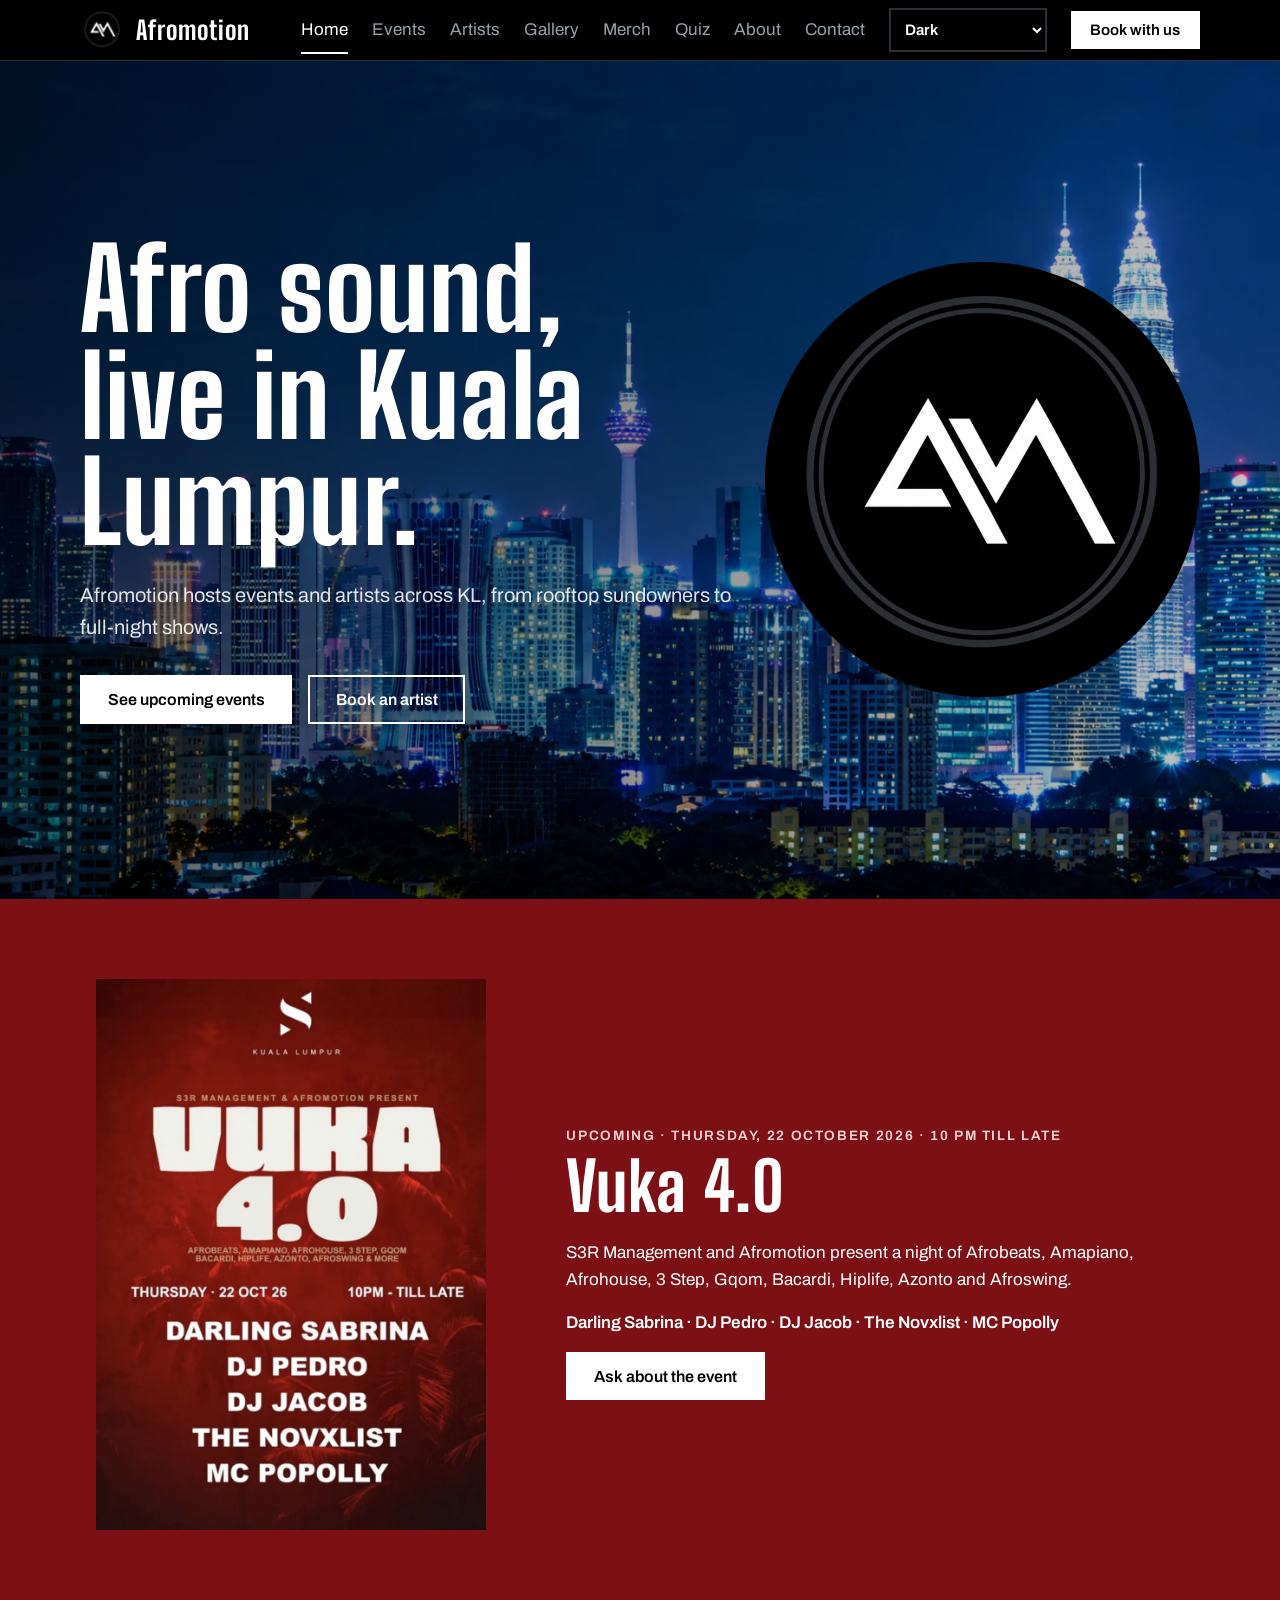
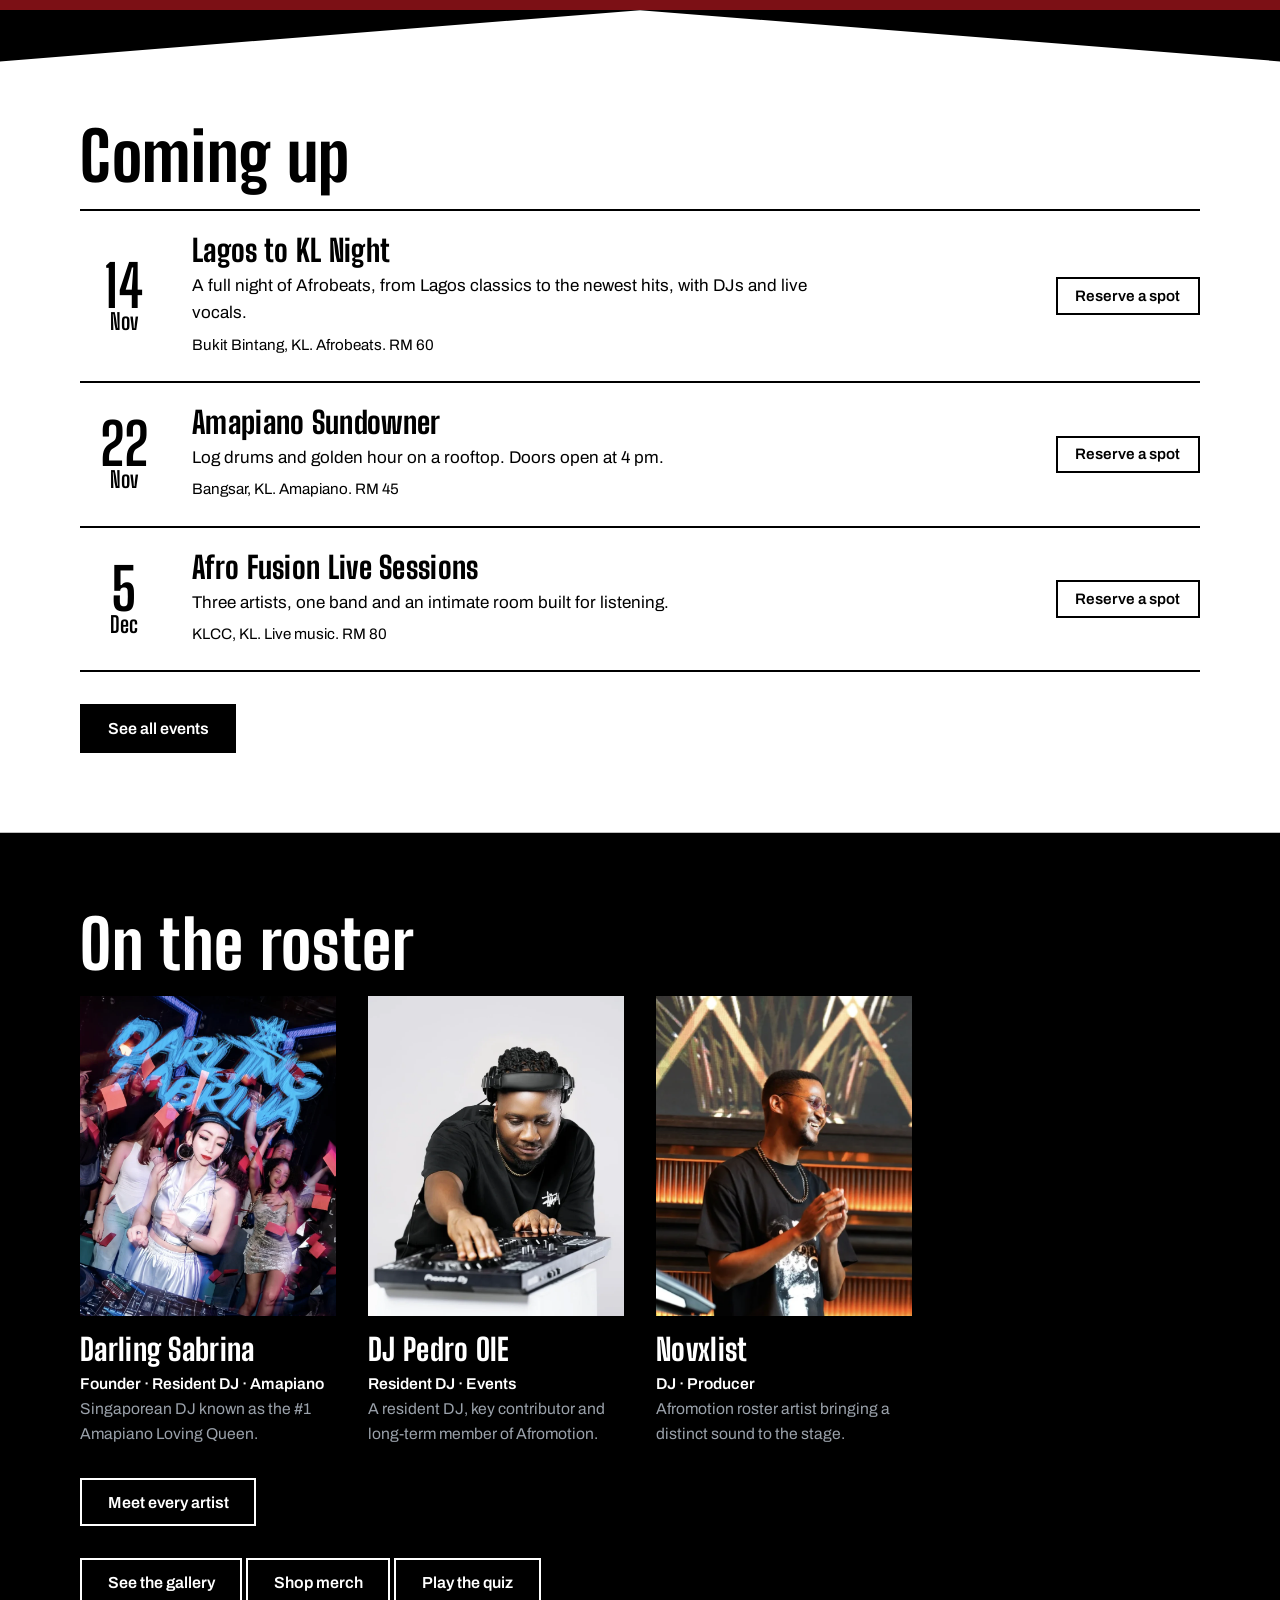
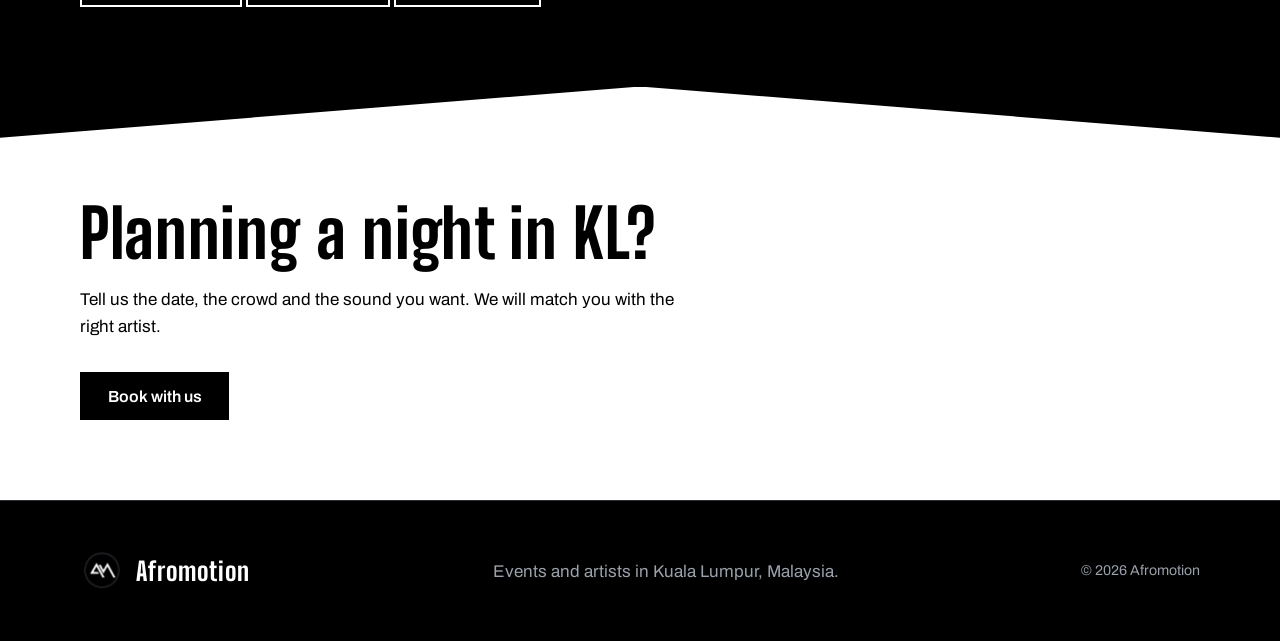
==== commit 6c0c4545: "Improve mobile event detail contrast Co-authored-by: Copilot <223556219+Copilot@users.noreply.github" ====
--- a/afromotion/index.html
+++ b/afromotion/index.html
@@ -1,4 +1,4 @@
-<!doctype html><html lang="en"><head><meta charset="utf-8"><meta name="viewport" content="width=device-width,initial-scale=1"><title>Afromotion | Afro sound, live in Kuala Lumpur</title><script>const t=localStorage.getItem("afromotion-theme");document.documentElement.dataset.theme=["dark","light","ocean","sunset"].includes(t)?t:"dark"</script><link rel="icon" href="assets/favicon.webp" type="image/webp"><link rel="preconnect" href="https://fonts.googleapis.com"><link href="https://fonts.googleapis.com/css2?family=Archivo:wght@400;600&family=Big+Shoulders+Display:wght@800&display=swap" rel="stylesheet"><link rel="stylesheet" href="css/style.css?v=9"><script src="js/main.js?v=9" defer></script></head><body data-page="index"><header id="top"></header><main>
+<!doctype html><html lang="en"><head><meta charset="utf-8"><meta name="viewport" content="width=device-width,initial-scale=1"><title>Afromotion | Afro sound, live in Kuala Lumpur</title><script>const t=localStorage.getItem("afromotion-theme");document.documentElement.dataset.theme=["dark","light","ocean","sunset"].includes(t)?t:"dark"</script><link rel="icon" href="assets/favicon.webp" type="image/webp"><link rel="preconnect" href="https://fonts.googleapis.com"><link href="https://fonts.googleapis.com/css2?family=Archivo:wght@400;600&family=Big+Shoulders+Display:wght@800&display=swap" rel="stylesheet"><link rel="stylesheet" href="css/style.css?v=11"><script src="js/main.js?v=11" defer></script></head><body data-page="index"><header id="top"></header><main>
 <div class="wrap hero">
   <div>
     <h1>Afro sound, live in Kuala Lumpur.</h1>
--- a/afromotion/css/style.css
+++ b/afromotion/css/style.css
@@ -72,6 +72,7 @@
 .date b{display:block;font-size:3.6rem}
 .date span{font-size:1.4rem;font-weight:700}
 .meta{font-size:.95rem;color:var(--section-muted);margin-top:.4rem}
+.light .meta,.light .note{color:var(--ink)}
 .chips{display:flex;gap:.6rem;flex-wrap:wrap;margin-bottom:2rem}
 .chip{font:inherit;background:none;color:var(--ink);border:2px solid var(--ink);padding:.4rem 1rem;cursor:pointer}
 .chip[aria-pressed=true]{background:var(--ink);color:var(--paper)}
@@ -86,6 +87,7 @@
 .founders{display:grid;grid-template-columns:minmax(0,1fr) minmax(0,1fr);gap:3rem;align-items:center}
 .founders>img{width:100%;max-height:650px;object-fit:cover}
 .profile-copy p+p{margin-top:1rem}
+.profile-copy p+h3{margin-top:1.25rem}
 .contributors{display:grid;grid-template-columns:repeat(auto-fit,minmax(220px,1fr));gap:2rem;margin-top:2rem}
 .contributors article{border-top:2px solid var(--ring);padding-top:1rem}
 .gallery{display:grid;grid-template-columns:repeat(2,minmax(0,1fr));gap:1.5rem}
@@ -141,6 +143,8 @@
 .hero{min-height:0}
 .hero{background-image:linear-gradient(rgba(0,0,0,.5),rgba(0,0,0,.58)),url('../assets/kl-bg-phone.webp')}
 .hero img{width:min(70%,320px);order:-1}
+.head{padding-bottom:.75rem}
+.head+section{padding-top:.75rem}
 .event-feature .wrap{grid-template-columns:1fr}
 .event-feature img{width:min(75%,320px)}
 .gallery{grid-template-columns:1fr}
